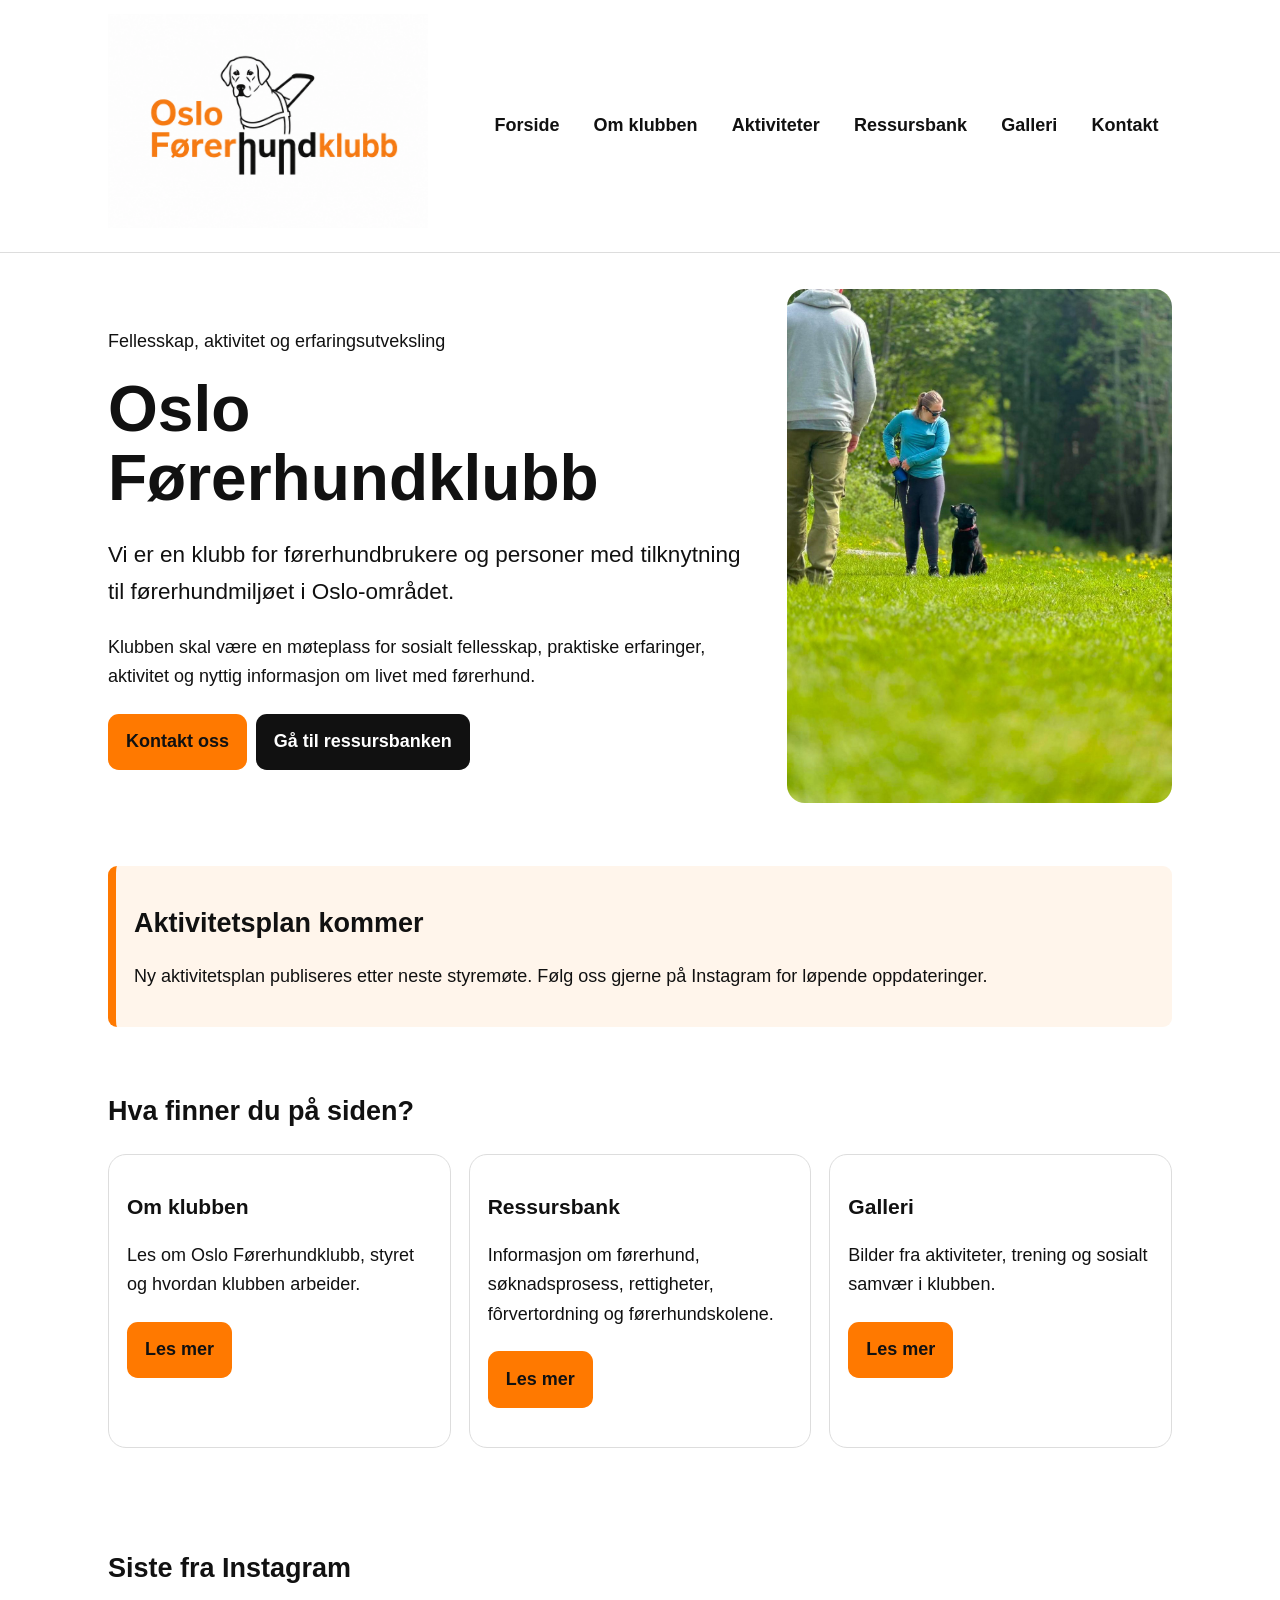
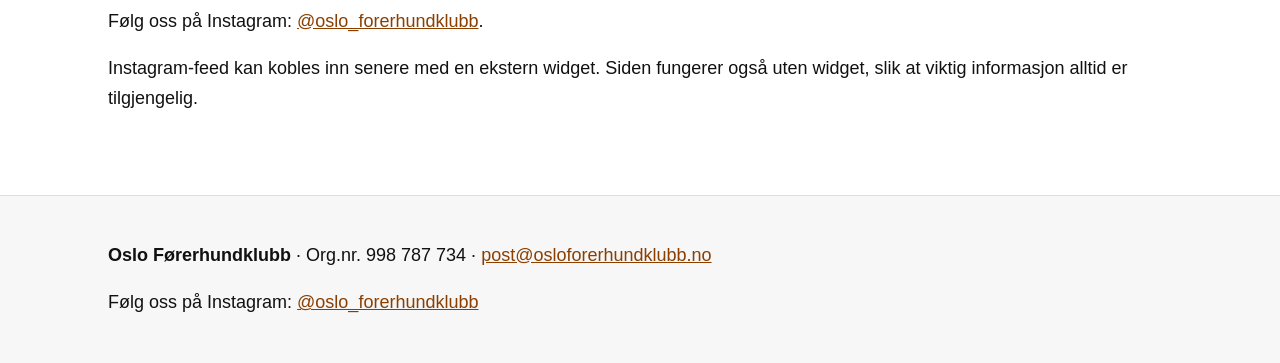
==== index.html @ 0412ee1c "Add files via upload" ====
<!doctype html>
<html lang="no">
<head>
  <meta charset="utf-8">
  <meta name="viewport" content="width=device-width, initial-scale=1">
  <title>Forside – Oslo Førerhundklubb</title>
  <meta name="description" content="Oslo Førerhundklubb">
  <link rel="stylesheet" href="style.css">
</head>
<body>
<a class="skip-link" href="#innhold">Hopp til hovedinnhold</a>
<header class="site-header">
  <div class="container header-inner">
    <a class="logo-link" href="index.html" aria-label="Til forsiden">
      <img src="logo.png" alt="Oslo Førerhundklubb" class="logo">
    </a>
    <nav aria-label="Hovedmeny" class="main-nav"><a href="index.html">Forside</a><a href="om-klubben.html">Om klubben</a><a href="aktiviteter.html">Aktiviteter</a><a href="ressurser.html">Ressursbank</a><a href="galleri.html">Galleri</a><a href="kontakt.html">Kontakt</a></nav>
  </div>
</header>
<main id="innhold" class="container">

<section class="hero">
  <div>
    <p class="eyebrow">Fellesskap, aktivitet og erfaringsutveksling</p>
    <h1>Oslo Førerhundklubb</h1>
    <p class="lead">Vi er en klubb for førerhundbrukere og personer med tilknytning til førerhundmiljøet i Oslo-området.</p>
    <p>Klubben skal være en møteplass for sosialt fellesskap, praktiske erfaringer, aktivitet og nyttig informasjon om livet med førerhund.</p>
    <p><a class="button" href="kontakt.html">Kontakt oss</a> <a class="button-secondary" href="ressurser.html">Gå til ressursbanken</a></p>
  </div>
  <div><img class="hero-image" src="bilde-01.jpg" alt="Førerhundtrening ute i grøntområde."></div>
</section>
<section class="notice">
  <h2>Aktivitetsplan kommer</h2>
  <p>Ny aktivitetsplan publiseres etter neste styremøte. Følg oss gjerne på Instagram for løpende oppdateringer.</p>
</section>
<section class="section">
  <h2>Hva finner du på siden?</h2>
  <div class="grid">
    <article class="card"><h3>Om klubben</h3><p>Les om Oslo Førerhundklubb, styret og hvordan klubben arbeider.</p><p><a class="button" href="om-klubben.html">Les mer</a></p></article>
    <article class="card"><h3>Ressursbank</h3><p>Informasjon om førerhund, søknadsprosess, rettigheter, fôrvertordning og førerhundskolene.</p><p><a class="button" href="ressurser.html">Les mer</a></p></article>
    <article class="card"><h3>Galleri</h3><p>Bilder fra aktiviteter, trening og sosialt samvær i klubben.</p><p><a class="button" href="galleri.html">Les mer</a></p></article>
  </div>
</section>
<section class="section">
  <h2>Siste fra Instagram</h2>
  <p>Følg oss på Instagram: <a href="https://www.instagram.com/oslo_forerhundklubb/">@oslo_forerhundklubb</a>.</p>
  <p>Instagram-feed kan kobles inn senere med en ekstern widget. Siden fungerer også uten widget, slik at viktig informasjon alltid er tilgjengelig.</p>
</section>

</main>
<footer class="site-footer">
  <div class="container">
    <p><strong>Oslo Førerhundklubb</strong> · Org.nr. 998 787 734 · <a href="mailto:post@osloforerhundklubb.no">post@osloforerhundklubb.no</a></p>
    <p>Følg oss på Instagram: <a href="https://www.instagram.com/oslo_forerhundklubb/">@oslo_forerhundklubb</a></p>
  </div>
</footer>
</body>
</html>
---- style.css ----
*{box-sizing:border-box}html{font-size:18px}body{margin:0;font-family:Arial,Helvetica,sans-serif;line-height:1.65;color:#111;background:#fff}.container{max-width:1100px;margin:0 auto;padding:0 1rem}.skip-link{position:absolute;left:-999px;top:auto;background:#111;color:#fff;padding:.6rem 1rem;z-index:10}.skip-link:focus{left:1rem;top:1rem}.site-header{border-bottom:1px solid #ddd;background:#fff}.header-inner{display:flex;gap:1rem;align-items:center;justify-content:space-between;flex-wrap:wrap;padding-top:.8rem;padding-bottom:.8rem}.logo{max-width:320px;width:100%;height:auto}.main-nav{display:flex;flex-wrap:wrap;gap:.4rem}.main-nav a{padding:.55rem .75rem;border-radius:.5rem;color:#111;text-decoration:none;font-weight:700}.main-nav a:hover,.main-nav a:focus{background:#ffe6cf;outline:3px solid #ff7a00;outline-offset:2px}.hero{display:grid;grid-template-columns:minmax(0,1.25fr) minmax(280px,.75fr);gap:2rem;align-items:center;padding:2rem 0}.hero h1{font-size:clamp(2rem,5vw,4rem);line-height:1.08;margin:.2rem 0}.lead{font-size:1.25rem}.button,.button-secondary{display:inline-block;border-radius:.6rem;padding:.75rem 1rem;margin:.2rem .2rem .2rem 0;text-decoration:none;font-weight:700}.button{background:#ff7900;color:#111}.button-secondary{background:#111;color:#fff}.hero-image,.feature-image{width:100%;height:auto;border-radius:1rem}.grid{display:grid;grid-template-columns:repeat(auto-fit,minmax(240px,1fr));gap:1rem;margin:1.5rem 0}.card{border:1px solid #ddd;border-radius:1rem;padding:1rem;background:#fff}.notice{border-left:8px solid #ff7900;background:#fff5eb;padding:1rem;margin:1rem 0;border-radius:.5rem}.section{padding:1.5rem 0}.gallery{display:grid;grid-template-columns:repeat(auto-fit,minmax(220px,1fr));gap:1rem}.gallery figure{margin:0;border:1px solid #ddd;border-radius:1rem;overflow:hidden;background:#fff}.gallery img{display:block;width:100%;height:260px;object-fit:cover}.gallery figcaption{padding:.75rem}.resource-list li{margin:.55rem 0}.site-footer{margin-top:2rem;border-top:1px solid #ddd;background:#f7f7f7;padding:1.5rem 0}h1,h2,h3{line-height:1.2}a{color:#8a3f00}table{border-collapse:collapse;width:100%}th,td{border:1px solid #ccc;padding:.6rem;text-align:left}@media(max-width:760px){.hero{grid-template-columns:1fr}.main-nav{display:block}.main-nav a{display:block}.logo{max-width:260px}}
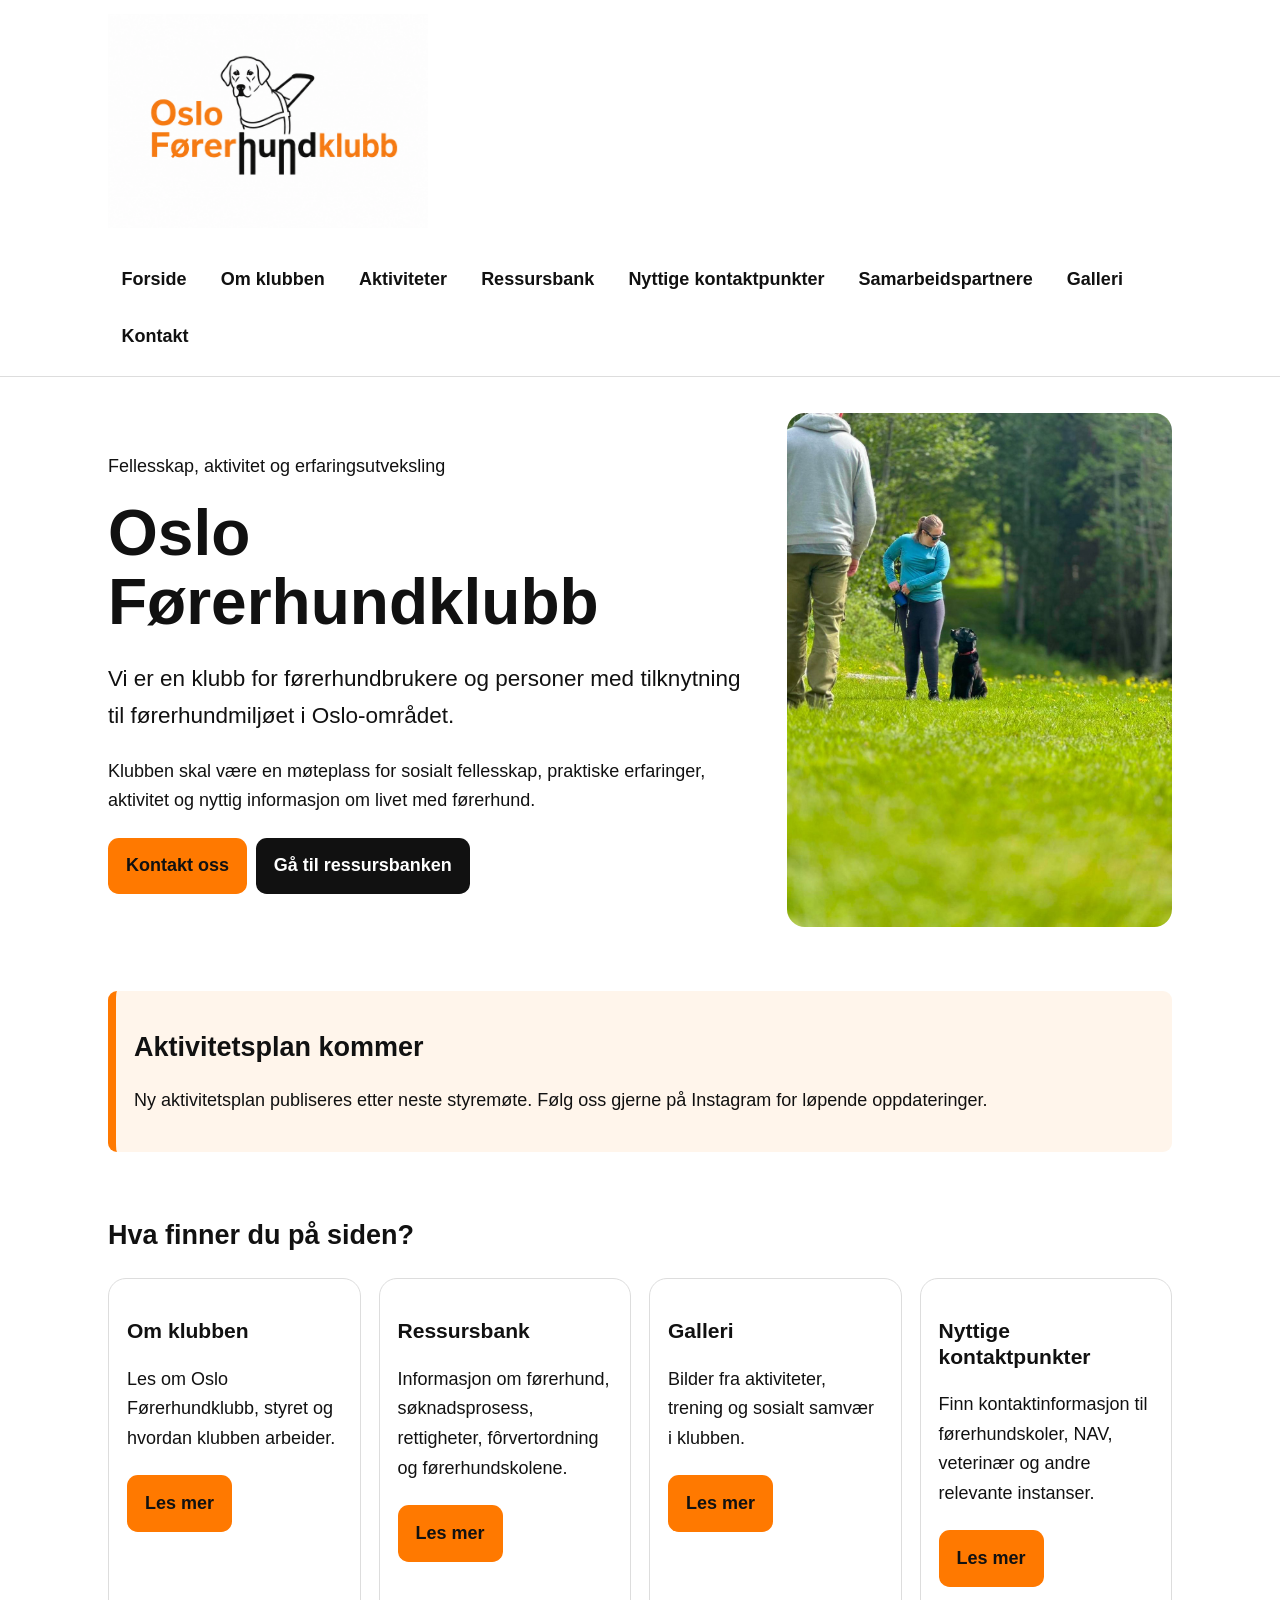
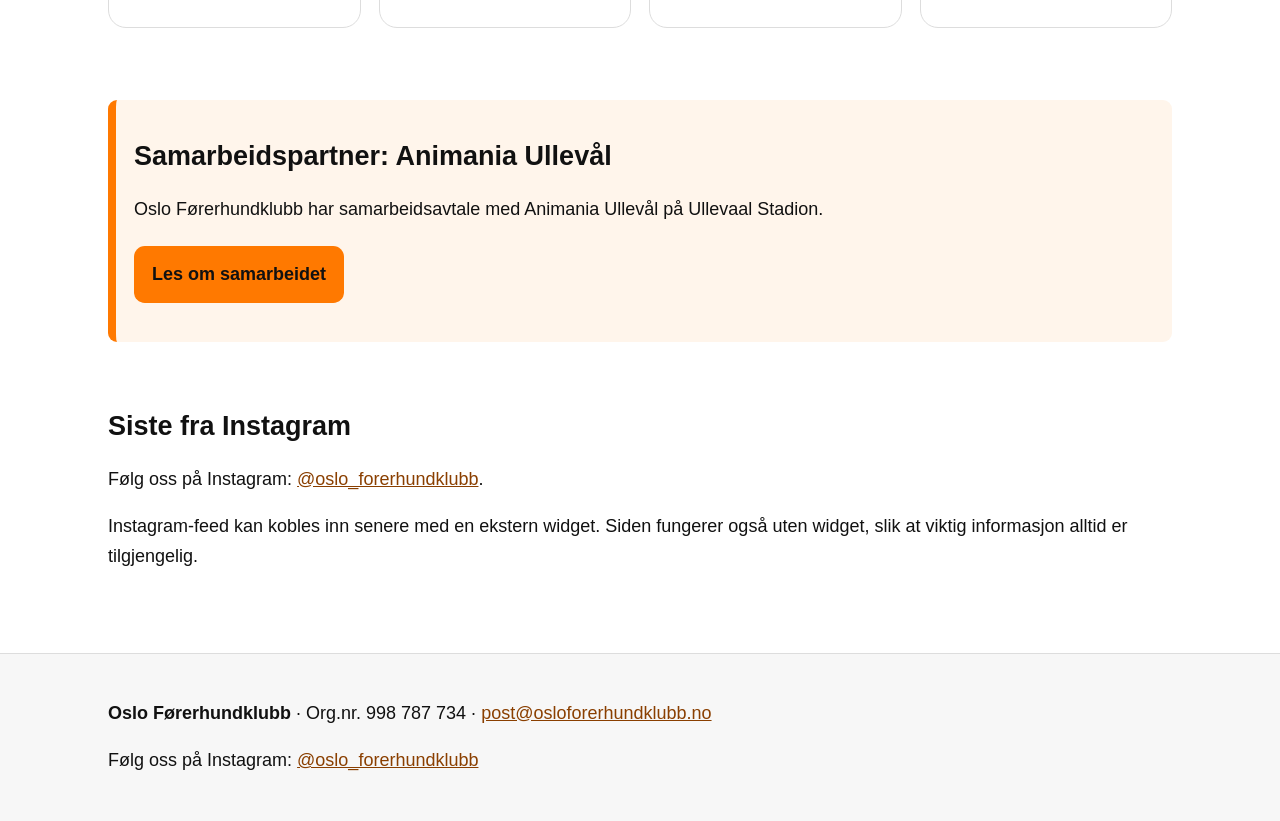
==== commit 44a582fd: "Add files via upload" ====
--- a/index.html
+++ b/index.html
@@ -14,7 +14,7 @@
     <a class="logo-link" href="index.html" aria-label="Til forsiden">
       <img src="logo.png" alt="Oslo Førerhundklubb" class="logo">
     </a>
-    <nav aria-label="Hovedmeny" class="main-nav"><a href="index.html">Forside</a><a href="om-klubben.html">Om klubben</a><a href="aktiviteter.html">Aktiviteter</a><a href="ressurser.html">Ressursbank</a><a href="galleri.html">Galleri</a><a href="kontakt.html">Kontakt</a></nav>
+    <nav aria-label="Hovedmeny" class="main-nav"><a href="index.html">Forside</a><a href="om-klubben.html">Om klubben</a><a href="aktiviteter.html">Aktiviteter</a><a href="ressurser.html">Ressursbank</a><a href="nyttige-kontaktpunkter.html">Nyttige kontaktpunkter</a><a href="samarbeidspartnere.html">Samarbeidspartnere</a><a href="galleri.html">Galleri</a><a href="kontakt.html">Kontakt</a></nav>
   </div>
 </header>
 <main id="innhold" class="container">
@@ -39,7 +39,14 @@
     <article class="card"><h3>Om klubben</h3><p>Les om Oslo Førerhundklubb, styret og hvordan klubben arbeider.</p><p><a class="button" href="om-klubben.html">Les mer</a></p></article>
     <article class="card"><h3>Ressursbank</h3><p>Informasjon om førerhund, søknadsprosess, rettigheter, fôrvertordning og førerhundskolene.</p><p><a class="button" href="ressurser.html">Les mer</a></p></article>
     <article class="card"><h3>Galleri</h3><p>Bilder fra aktiviteter, trening og sosialt samvær i klubben.</p><p><a class="button" href="galleri.html">Les mer</a></p></article>
+    <article class="card"><h3>Nyttige kontaktpunkter</h3><p>Finn kontaktinformasjon til førerhundskoler, NAV, veterinær og andre relevante instanser.</p><p><a class="button" href="nyttige-kontaktpunkter.html">Les mer</a></p></article>
   </div>
+</section>
+
+<section class="notice">
+  <h2>Samarbeidspartner: Animania Ullevål</h2>
+  <p>Oslo Førerhundklubb har samarbeidsavtale med Animania Ullevål på Ullevaal Stadion.</p>
+  <p><a class="button" href="samarbeidspartnere.html">Les om samarbeidet</a></p>
 </section>
 <section class="section">
   <h2>Siste fra Instagram</h2>
--- a/style.css
+++ b/style.css
@@ -1 +1,2 @@
-*{box-sizing:border-box}html{font-size:18px}body{margin:0;font-family:Arial,Helvetica,sans-serif;line-height:1.65;color:#111;background:#fff}.container{max-width:1100px;margin:0 auto;padding:0 1rem}.skip-link{position:absolute;left:-999px;top:auto;background:#111;color:#fff;padding:.6rem 1rem;z-index:10}.skip-link:focus{left:1rem;top:1rem}.site-header{border-bottom:1px solid #ddd;background:#fff}.header-inner{display:flex;gap:1rem;align-items:center;justify-content:space-between;flex-wrap:wrap;padding-top:.8rem;padding-bottom:.8rem}.logo{max-width:320px;width:100%;height:auto}.main-nav{display:flex;flex-wrap:wrap;gap:.4rem}.main-nav a{padding:.55rem .75rem;border-radius:.5rem;color:#111;text-decoration:none;font-weight:700}.main-nav a:hover,.main-nav a:focus{background:#ffe6cf;outline:3px solid #ff7a00;outline-offset:2px}.hero{display:grid;grid-template-columns:minmax(0,1.25fr) minmax(280px,.75fr);gap:2rem;align-items:center;padding:2rem 0}.hero h1{font-size:clamp(2rem,5vw,4rem);line-height:1.08;margin:.2rem 0}.lead{font-size:1.25rem}.button,.button-secondary{display:inline-block;border-radius:.6rem;padding:.75rem 1rem;margin:.2rem .2rem .2rem 0;text-decoration:none;font-weight:700}.button{background:#ff7900;color:#111}.button-secondary{background:#111;color:#fff}.hero-image,.feature-image{width:100%;height:auto;border-radius:1rem}.grid{display:grid;grid-template-columns:repeat(auto-fit,minmax(240px,1fr));gap:1rem;margin:1.5rem 0}.card{border:1px solid #ddd;border-radius:1rem;padding:1rem;background:#fff}.notice{border-left:8px solid #ff7900;background:#fff5eb;padding:1rem;margin:1rem 0;border-radius:.5rem}.section{padding:1.5rem 0}.gallery{display:grid;grid-template-columns:repeat(auto-fit,minmax(220px,1fr));gap:1rem}.gallery figure{margin:0;border:1px solid #ddd;border-radius:1rem;overflow:hidden;background:#fff}.gallery img{display:block;width:100%;height:260px;object-fit:cover}.gallery figcaption{padding:.75rem}.resource-list li{margin:.55rem 0}.site-footer{margin-top:2rem;border-top:1px solid #ddd;background:#f7f7f7;padding:1.5rem 0}h1,h2,h3{line-height:1.2}a{color:#8a3f00}table{border-collapse:collapse;width:100%}th,td{border:1px solid #ccc;padding:.6rem;text-align:left}@media(max-width:760px){.hero{grid-template-columns:1fr}.main-nav{display:block}.main-nav a{display:block}.logo{max-width:260px}}+*{box-sizing:border-box}html{font-size:18px}body{margin:0;font-family:Arial,Helvetica,sans-serif;line-height:1.65;color:#111;background:#fff}.container{max-width:1100px;margin:0 auto;padding:0 1rem}.skip-link{position:absolute;left:-999px;top:auto;background:#111;color:#fff;padding:.6rem 1rem;z-index:10}.skip-link:focus{left:1rem;top:1rem}.site-header{border-bottom:1px solid #ddd;background:#fff}.header-inner{display:flex;gap:1rem;align-items:center;justify-content:space-between;flex-wrap:wrap;padding-top:.8rem;padding-bottom:.8rem}.logo{max-width:320px;width:100%;height:auto}.main-nav{display:flex;flex-wrap:wrap;gap:.4rem}.main-nav a{padding:.55rem .75rem;border-radius:.5rem;color:#111;text-decoration:none;font-weight:700}.main-nav a:hover,.main-nav a:focus{background:#ffe6cf;outline:3px solid #ff7a00;outline-offset:2px}.hero{display:grid;grid-template-columns:minmax(0,1.25fr) minmax(280px,.75fr);gap:2rem;align-items:center;padding:2rem 0}.hero h1{font-size:clamp(2rem,5vw,4rem);line-height:1.08;margin:.2rem 0}.lead{font-size:1.25rem}.button,.button-secondary{display:inline-block;border-radius:.6rem;padding:.75rem 1rem;margin:.2rem .2rem .2rem 0;text-decoration:none;font-weight:700}.button{background:#ff7900;color:#111}.button-secondary{background:#111;color:#fff}.hero-image,.feature-image{width:100%;height:auto;border-radius:1rem}.grid{display:grid;grid-template-columns:repeat(auto-fit,minmax(240px,1fr));gap:1rem;margin:1.5rem 0}.card{border:1px solid #ddd;border-radius:1rem;padding:1rem;background:#fff}.notice{border-left:8px solid #ff7900;background:#fff5eb;padding:1rem;margin:1rem 0;border-radius:.5rem}.section{padding:1.5rem 0}.gallery{display:grid;grid-template-columns:repeat(auto-fit,minmax(220px,1fr));gap:1rem}.gallery figure{margin:0;border:1px solid #ddd;border-radius:1rem;overflow:hidden;background:#fff}.gallery img{display:block;width:100%;height:260px;object-fit:cover}.gallery figcaption{padding:.75rem}.resource-list li{margin:.55rem 0}.site-footer{margin-top:2rem;border-top:1px solid #ddd;background:#f7f7f7;padding:1.5rem 0}h1,h2,h3{line-height:1.2}a{color:#8a3f00}table{border-collapse:collapse;width:100%}th,td{border:1px solid #ccc;padding:.6rem;text-align:left}@media(max-width:760px){.hero{grid-template-columns:1fr}.main-nav{display:block}.main-nav a{display:block}.logo{max-width:260px}}
+.contact-card{border:1px solid #ddd;border-radius:1rem;padding:1rem;background:#fff}.contact-card h3{margin-top:0}.contact-list{padding-left:1.2rem}.contact-list li{margin:.35rem 0}.partner-highlight{border:1px solid #ddd;border-radius:1rem;padding:1.25rem;background:#fffdf9}.partner-highlight h2{margin-top:0}
